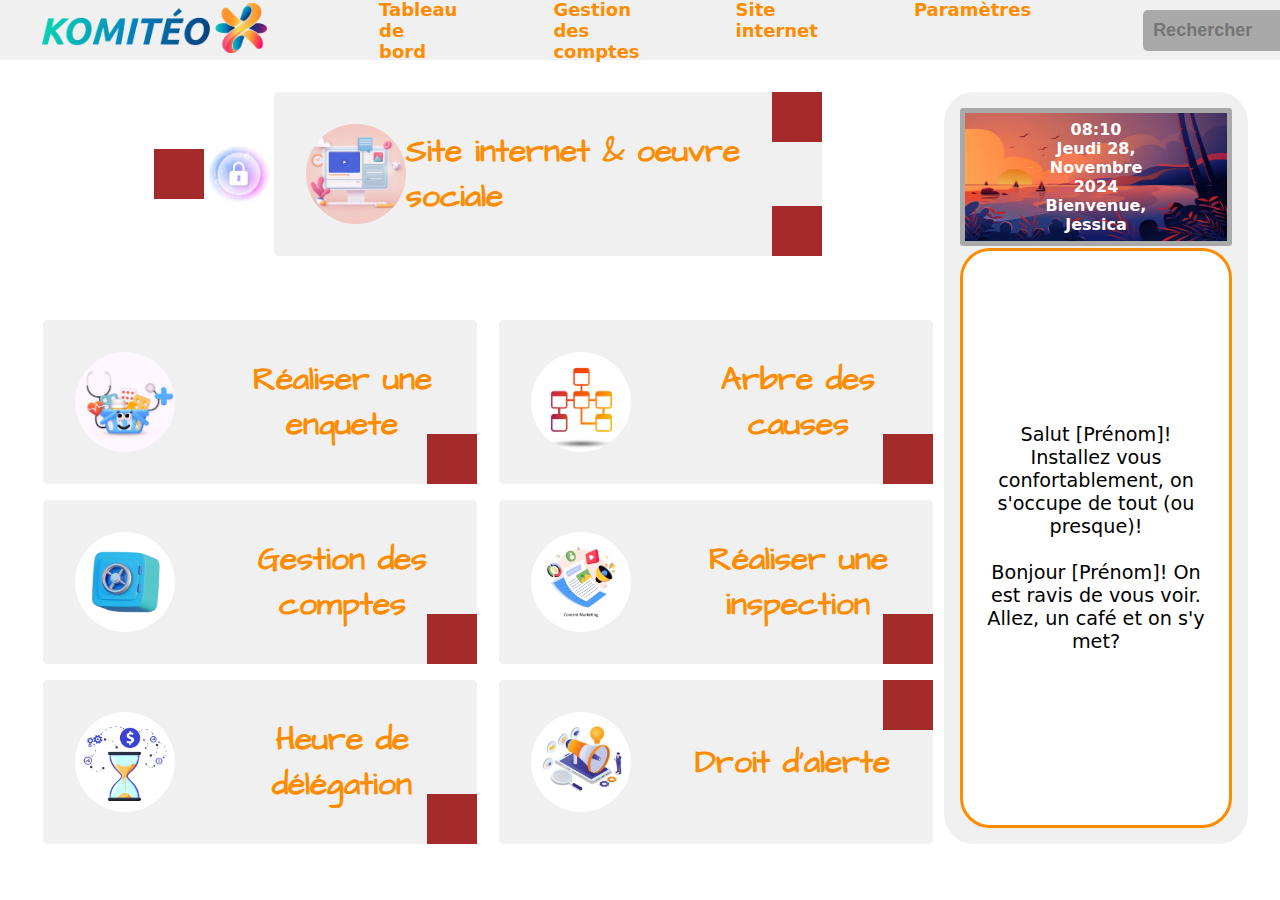
==== index.html @ 4be39b1a "intial commit" ====
<!DOCTYPE html>
<html lang="en">
  <head>
    <meta charset="UTF-8" />
    <meta name="viewport" content="width=device-width, initial-scale=1.0" />
    <link rel="preconnect" href="https://fonts.googleapis.com">
<link rel="preconnect" href="https://fonts.gstatic.com" crossorigin>
<link href="https://fonts.googleapis.com/css2?family=Architects+Daughter&display=swap" rel="stylesheet">

    <link rel="stylesheet" href="index.css" />
    <link rel="stylesheet" href="common.css" />
    <title>Site Internet</title>
  </head>
  <body>
  
    <nav class="navbar">
      <header class="logo">
        <img class="navbar-logo" src="/images/image4.png" alt="logo" />
      </header>

      <div>
        <ul class="links">
          <li class="nav-item">
            <a href="/">Tableau de bord</a>
          </li>
          <li class="nav-item">
            <a href="/form.html">Gestion des comptes</a>
          </li>
          <li class="nav-item">
            <a href="/editForm.html">Site internet</a>
          </li>
          <li class="nav-item">
            <a href="/parametres.html">Paramètres</a>
          </li>
        </ul>
      </div>

      <input type="text" name="search" id="" placeholder="Rechercher">
    </nav>

    <main class="container">
      <div>
        <header class="header">
          <div class="header-content">
                <div class="square-left"></div>
                <img src="/images/image13.jpg" alt="" />
            </div>

          <article class="article-1">
            <img src="/images/image9.jpg" alt="">
            <p>Site internet & oeuvre sociale</p>
            <div>
              <ul class="flex-squares">
                <li>
                    <div class="square top-square"></div>
                </li>
                <li>
                    <div class="square bottom-square"></div>
                </li>
              </ul>
            </div>
          </article>
        </header>

        <section class="article-section">
          <article>
            <img src="/images/image6.jpg" alt="" />
            <p>Réaliser une enquete</p>
            <div class="square bottom-square"></div>
          </article>

          <article>
            <img src="/images/image8.jpg" alt="" />
            <p>Arbre des causes</p>
            <div class="square bottom-square"></div>
          </article>

          <article>
            <img src="/images/image1.jpg" alt="" />
            <p>Gestion des comptes</p>
            <div class="square bottom-square"></div>
          </article>

          <article>
            <img src="/images/image14.jpg" alt="" />
            <p>Réaliser une inspection</p>
            <div class="square bottom-square"></div>
          </article>

          <article>
            <img src="/images/image5.jpg" alt="" />
            <p>Heure de délégation</p>
            <div class="square bottom-square"></div>
          </article>

          <article>
            <img src="/images/image10.jpg" alt="" />
            <p>Droit d'alerte</p>
            <div class="square top-square"></div>
          </article>
        </section>
      </div>

      <aside class="sidebar">
        <div class="img-bg">
            <div class="img-container">
                <img src="/images/image3.jpg" alt="">

                <div class="text-container">
                <p>08:10</p>
                <p>Jeudi 28, Novembre 2024</p>
                <p>Bienvenue, Jessica</p>
            </div>
            </div>
            
        </div>

        <div class="card">
            <p>Salut [Prénom]! Installez vous confortablement, on s'occupe de tout (ou presque)!</p>
            <br>
            <p>
              Bonjour [Prénom]! On est ravis de vous voir. Allez, un café et on s'y met?
            </p>
        </div>
      </aside>
    </main>
  
    <script src="script.js"></script>
  </body>
</html>
---- index.css ----
/* fonts */

.architects-daughter-regular {
  font-family: "Architects Daughter", serif;
  font-weight: 400;
  font-style: normal;
}


/* page styles */

.container > div{
    font-family: "Architects Daughter", serif;
    font-weight:700;
    font-size: 2rem;
    color: darkorange;
}

.header{
    display: flex;
    justify-content: center;
}

.header-content{
    display: flex;
    align-items: center;
 
}

.square-left{
    width: 50px;
    height: 50px;
    background-color:brown;
}

.header-content img{
    max-height: 70px;
    
}

.square{
    width: 50px;
    height: 50px;
    background-color:brown;
    position: absolute;
}

.article-1{
    display: flex;
    position: relative;
    align-items: center;
    justify-content: space-between;
    width: 60%;
    background-color: #f0f0f0;
    border-radius: 5px;
    padding: 1em;
}

.article-1 img{
   
    width: 100px;
    height: 100px;
    border-radius: 50%;
    object-fit: cover;
}

.top-square{
    top: 0;
    right: 0;
}

.bottom-square{
    bottom: 0;
    right: 0;
}

.article-section{
    display: grid;
    grid-template-columns: repeat(2, 1fr);
    grid-template-rows: (2, auto);
    margin-top: 2em;
    justify-items: center;
    align-content: center;
     row-gap: 1rem;
}

section article{
    display: flex;
    align-items: center;
    column-gap: 2em;
    width: 95%;
    text-align: center;
    background-color: #f0f0f0;
    border-radius: 5px;
    padding: 1em;
   position: relative;
   

}


section article img{
    width: 100px;
    height: 100px;
    border-radius: 50%;
    object-fit: cover;
}

.card{
    background-color: white;
    border-radius: 30px;
    border: 3px solid darkorange;
    margin-top: 2px;
    text-align: center;
    display: flex;
    flex-direction: column;
    justify-content: center;
    align-items: center;
    padding: 1rem;
    flex-grow: 1;
    font-size: larger;
     
}
---- common.css ----
/* default styles */
* {
  margin: 0;
  padding: 0;
  box-sizing: border-box;
}

ul, ol {
  list-style: none;
  padding-left: 0;
}

a {
  text-decoration: none;
  color: inherit;
}

/* page styles*/
.container{
    display: grid;
    grid-template-columns: 3fr 1fr;
    height: 100%;
    margin: 2rem;
    
}

.navbar{
    display: flex;
    justify-content: space-between;
    background-color: #f0f0f0;
    align-items: center;
    font-family: system-ui, -apple-system, BlinkMacSystemFont, 'Segoe UI', Roboto, Oxygen, Ubuntu, Cantarell, 'Open Sans', 'Helvetica Neue', sans-serif;
    color: darkorange;
    font-weight: bold;
    font-size: large;
    height: 60px;
    padding: 10px;
}

.nav-item{
   padding: 1rem;  
}


.nav-item.active{
    background-color: bisque;
}

.navbar-logo{
    max-height: 50px;
    width: auto;
    margin-left: 2rem;
}

.links{
    padding: 0 4rem;
    display: flex;
    row-gap: 8rem;
    column-gap: 4rem;
    margin: 0 2rem;
}

.navbar input{
    padding: 10px;
    border-radius: 5px;
    border: none;
    font-weight: bold;
    font-size: large;
    background-color: darkgray;
    margin-right: 2rem;
}

.sidebar{ 
    display: flex;
    flex-direction: column;  
    background-color: #f0f0f0;
    border-radius: 30px;
    padding: 1rem;
    font-family: system-ui, -apple-system, BlinkMacSystemFont, 'Segoe UI', Roboto, Oxygen, Ubuntu, Cantarell, 'Open Sans', 'Helvetica Neue', sans-serif;
}

.img-container{
    background-color: darkgray;
    padding: 5px;
    border-radius: 3px;
    position: relative;
    display: flex;
    justify-content: center;
    align-items: center;
}

.img-container img{
    height: 8em;
    width: 100%;
}

.text-container{
    position: absolute;
    top: 50%;
    left: 50%;
    transform: translate(-50%, -50%);
    text-align: center;
    color: white;
    font-weight: bold;
}
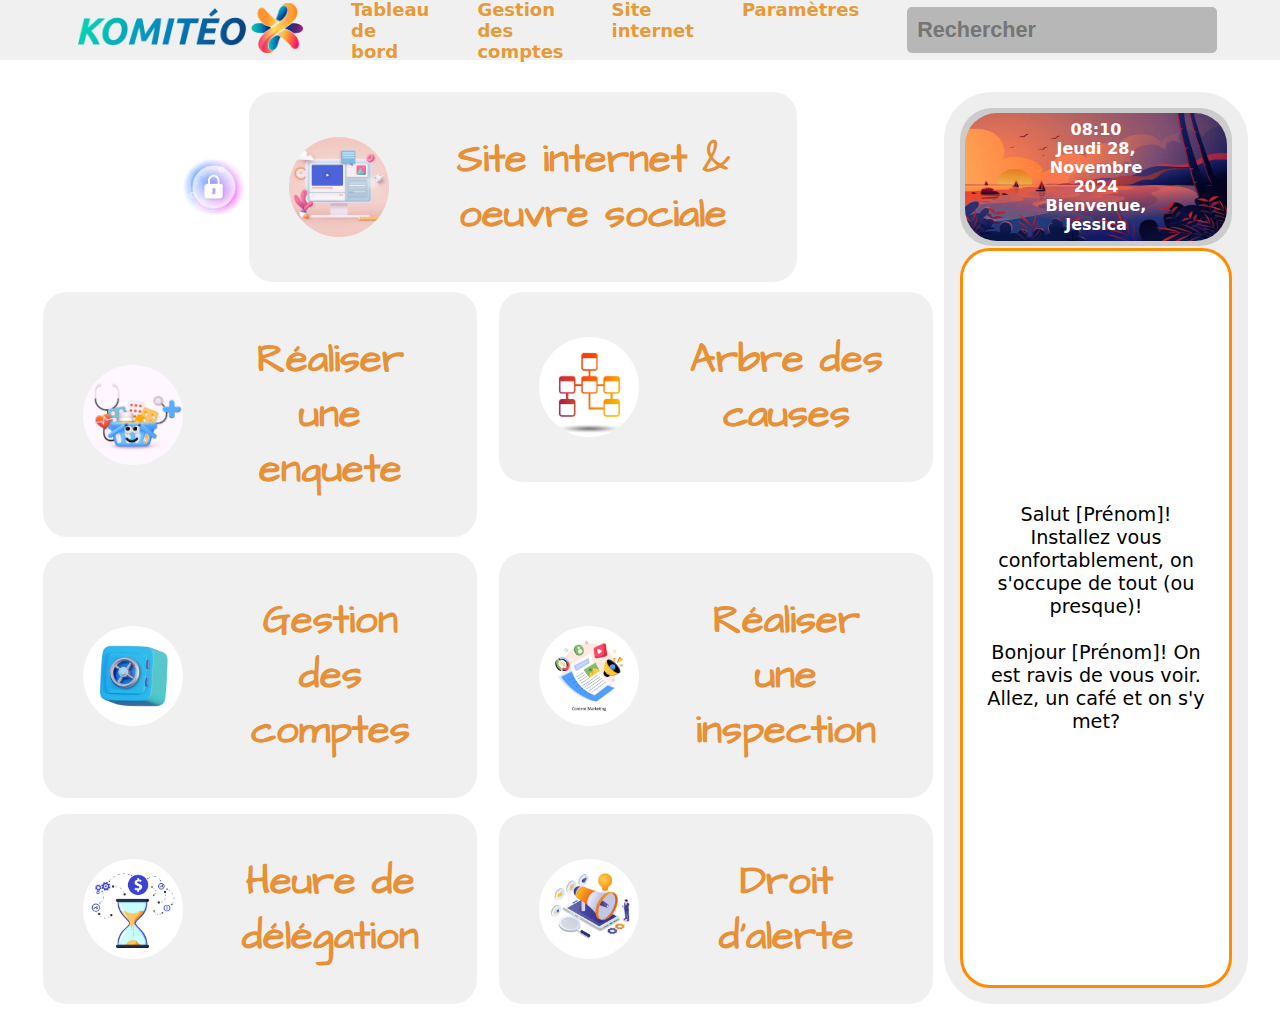
==== commit 9b4622c2: "chore: touch up fixes" ====
--- a/index.html
+++ b/index.html
@@ -42,23 +42,14 @@
       <div>
         <header class="header">
           <div class="header-content">
-                <div class="square-left"></div>
+                
                 <img src="/images/image13.jpg" alt="" />
             </div>
 
           <article class="article-1">
             <img src="/images/image9.jpg" alt="">
             <p>Site internet & oeuvre sociale</p>
-            <div>
-              <ul class="flex-squares">
-                <li>
-                    <div class="square top-square"></div>
-                </li>
-                <li>
-                    <div class="square bottom-square"></div>
-                </li>
-              </ul>
-            </div>
+          
           </article>
         </header>
 
@@ -66,37 +57,37 @@
           <article>
             <img src="/images/image6.jpg" alt="" />
             <p>Réaliser une enquete</p>
-            <div class="square bottom-square"></div>
+         
           </article>
 
           <article>
             <img src="/images/image8.jpg" alt="" />
             <p>Arbre des causes</p>
-            <div class="square bottom-square"></div>
+           
           </article>
 
           <article>
             <img src="/images/image1.jpg" alt="" />
             <p>Gestion des comptes</p>
-            <div class="square bottom-square"></div>
+           
           </article>
 
           <article>
             <img src="/images/image14.jpg" alt="" />
             <p>Réaliser une inspection</p>
-            <div class="square bottom-square"></div>
+            
           </article>
 
           <article>
             <img src="/images/image5.jpg" alt="" />
             <p>Heure de délégation</p>
-            <div class="square bottom-square"></div>
+           
           </article>
 
           <article>
             <img src="/images/image10.jpg" alt="" />
             <p>Droit d'alerte</p>
-            <div class="square top-square"></div>
+           
           </article>
         </section>
       </div>
--- a/index.css
+++ b/index.css
@@ -12,8 +12,8 @@
 .container > div{
     font-family: "Architects Daughter", serif;
     font-weight:700;
-    font-size: 2rem;
-    color: darkorange;
+    font-size: 2.5rem;
+    color: rgb(230, 145, 56);
 }
 
 .header{
@@ -27,58 +27,35 @@
  
 }
 
-.square-left{
-    width: 50px;
-    height: 50px;
-    background-color:brown;
-}
-
 .header-content img{
     max-height: 70px;
     
 }
 
-.square{
-    width: 50px;
-    height: 50px;
-    background-color:brown;
-    position: absolute;
-}
 
 .article-1{
     display: flex;
-    position: relative;
     align-items: center;
-    justify-content: space-between;
+    column-gap: 1em;
     width: 60%;
+    text-align: center;
     background-color: #f0f0f0;
-    border-radius: 5px;
+    border-radius: 1.5rem;
     padding: 1em;
 }
 
-.article-1 img{
-   
+.article-1 img{ 
     width: 100px;
     height: 100px;
     border-radius: 50%;
     object-fit: cover;
 }
 
-.top-square{
-    top: 0;
-    right: 0;
-}
-
-.bottom-square{
-    bottom: 0;
-    right: 0;
-}
-
 .article-section{
     display: grid;
     grid-template-columns: repeat(2, 1fr);
     grid-template-rows: (2, auto);
-    margin-top: 2em;
+    margin-top: 10px;
     justify-items: center;
     align-content: center;
      row-gap: 1rem;
@@ -87,15 +64,13 @@
 section article{
     display: flex;
     align-items: center;
-    column-gap: 2em;
+    column-gap: 1em;
     width: 95%;
     text-align: center;
     background-color: #f0f0f0;
-    border-radius: 5px;
+    border-radius: 1.5rem;
     padding: 1em;
-   position: relative;
-   
-
+    height: fit-content;
 }
 
 
--- a/common.css
+++ b/common.css
@@ -30,20 +30,20 @@
     background-color: #f0f0f0;
     align-items: center;
     font-family: system-ui, -apple-system, BlinkMacSystemFont, 'Segoe UI', Roboto, Oxygen, Ubuntu, Cantarell, 'Open Sans', 'Helvetica Neue', sans-serif;
-    color: darkorange;
+    color: rgb(230, 154, 56);
     font-weight: bold;
     font-size: large;
     height: 60px;
-    padding: 10px;
+    padding: 0 46px;
 }
 
 .nav-item{
-   padding: 1rem;  
+   padding:1rem; 
+   
 }
 
-
 .nav-item.active{
-    background-color: bisque;
+    background-color: rgb(252, 229, 205);
 }
 
 .navbar-logo{
@@ -53,11 +53,12 @@
 }
 
 .links{
-    padding: 0 4rem;
+    
     display: flex;
-    row-gap: 8rem;
-    column-gap: 4rem;
+    
+    height: 100%;
     margin: 0 2rem;
+    gap: 1rem;    
 }
 
 .navbar input{
@@ -65,24 +66,24 @@
     border-radius: 5px;
     border: none;
     font-weight: bold;
-    font-size: large;
-    background-color: darkgray;
-    margin-right: 2rem;
+    font-size: larger;
+    background-color: rgb(183, 183, 183);
+    margin-right: 4rem;
 }
 
 .sidebar{ 
     display: flex;
     flex-direction: column;  
-    background-color: #f0f0f0;
-    border-radius: 30px;
+    background-color: rgb(238, 238, 238);
+    border-radius: 3rem;
     padding: 1rem;
     font-family: system-ui, -apple-system, BlinkMacSystemFont, 'Segoe UI', Roboto, Oxygen, Ubuntu, Cantarell, 'Open Sans', 'Helvetica Neue', sans-serif;
 }
 
 .img-container{
-    background-color: darkgray;
+    background-color: rgb(204, 204, 204);
     padding: 5px;
-    border-radius: 3px;
+    border-radius: 2rem;
     position: relative;
     display: flex;
     justify-content: center;
@@ -92,6 +93,7 @@
 .img-container img{
     height: 8em;
     width: 100%;
+    border-radius: 2rem;
 }
 
 .text-container{
